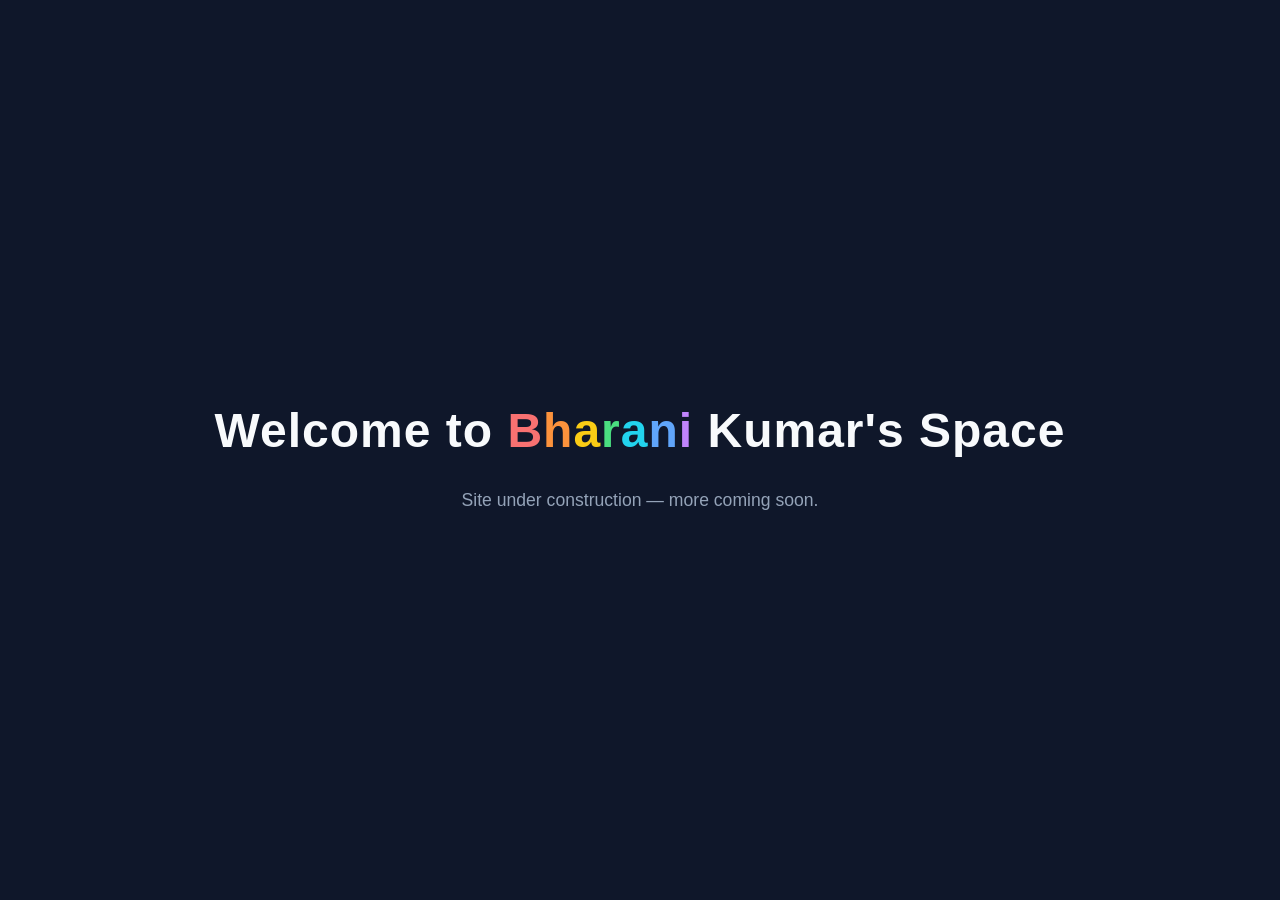
==== index.html @ ca037819 "Update website title to 'Bharani Kumar's Space'" ====
<!DOCTYPE html>
<html lang="en">
<head>
  <meta charset="UTF-8">
  <meta name="viewport" content="width=device-width, initial-scale=1.0">
  <title>Bharani Kumar Velakaturi</title>
  <style>
    body {
      margin: 0;
      height: 100vh;
      display: flex;
      align-items: center;
      justify-content: center;
      background: #0f172a;
      color: #f8fafc;
      font-family: 'Segoe UI', Arial, sans-serif;
      text-align: center;
    }
    h1 {
      font-size: 3rem;
      font-weight: 700;
      letter-spacing: 1px;
    }
    p {
      font-size: 1.1rem;
      color: #94a3b8;
      margin-top: 10px;
    }

    /* Each letter of "Bharani" gets its own color */
    .name span {
      display: inline-block;
    }
    .name span:nth-child(1) { color: #f87171; } /* B - red */
    .name span:nth-child(2) { color: #fb923c; } /* h - orange */
    .name span:nth-child(3) { color: #facc15; } /* a - yellow */
    .name span:nth-child(4) { color: #4ade80; } /* r - green */
    .name span:nth-child(5) { color: #22d3ee; } /* a - cyan */
    .name span:nth-child(6) { color: #60a5fa; } /* n - blue */
    .name span:nth-child(7) { color: #c084fc; } /* i - purple */
  </style>
</head>
<body>
  <div>
    <h1>Welcome to <span class="name"><span>B</span><span>h</span><span>a</span><span>r</span><span>a</span><span>n</span><span>i</span></span> Kumar's Space</h1>
    <p>Site under construction — more coming soon.</p>
  </div>
</body>
</html>
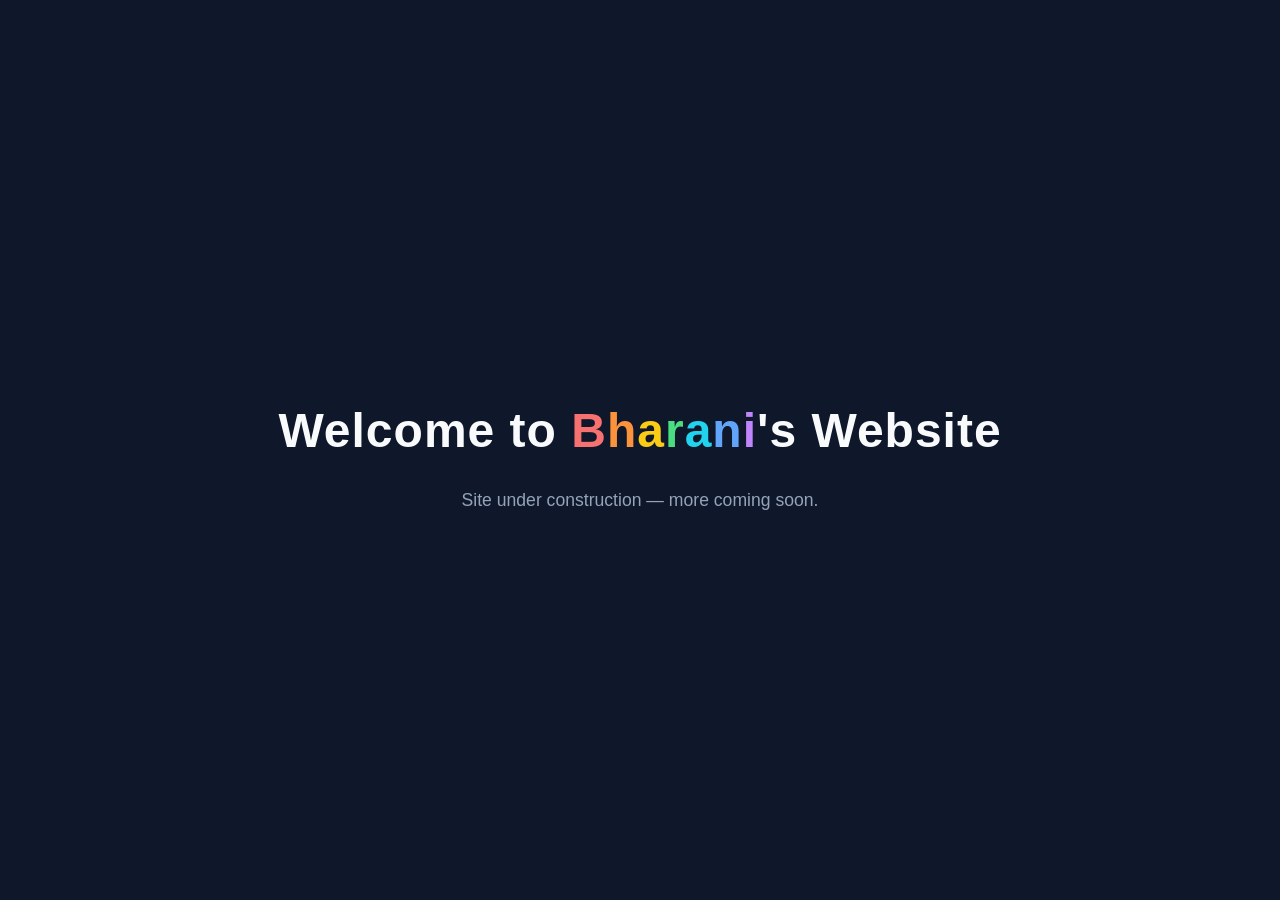
==== commit fe8867a4: "Add files via upload" ====
--- a/index.html
+++ b/index.html
@@ -4,45 +4,13 @@
   <meta charset="UTF-8">
   <meta name="viewport" content="width=device-width, initial-scale=1.0">
   <title>Bharani Kumar Velakaturi</title>
-  <style>
-    body {
-      margin: 0;
-      height: 100vh;
-      display: flex;
-      align-items: center;
-      justify-content: center;
-      background: #0f172a;
-      color: #f8fafc;
-      font-family: 'Segoe UI', Arial, sans-serif;
-      text-align: center;
-    }
-    h1 {
-      font-size: 3rem;
-      font-weight: 700;
-      letter-spacing: 1px;
-    }
-    p {
-      font-size: 1.1rem;
-      color: #94a3b8;
-      margin-top: 10px;
-    }
 
-    /* Each letter of "Bharani" gets its own color */
-    .name span {
-      display: inline-block;
-    }
-    .name span:nth-child(1) { color: #f87171; } /* B - red */
-    .name span:nth-child(2) { color: #fb923c; } /* h - orange */
-    .name span:nth-child(3) { color: #facc15; } /* a - yellow */
-    .name span:nth-child(4) { color: #4ade80; } /* r - green */
-    .name span:nth-child(5) { color: #22d3ee; } /* a - cyan */
-    .name span:nth-child(6) { color: #60a5fa; } /* n - blue */
-    .name span:nth-child(7) { color: #c084fc; } /* i - purple */
-  </style>
+  <!-- This line connects the CSS file to this page -->
+  <link rel="stylesheet" href="style.css">
 </head>
 <body>
   <div>
-    <h1>Welcome to <span class="name"><span>B</span><span>h</span><span>a</span><span>r</span><span>a</span><span>n</span><span>i</span></span> Kumar's Space</h1>
+    <h1>Welcome to <span class="name"><span>B</span><span>h</span><span>a</span><span>r</span><span>a</span><span>n</span><span>i</span></span>'s Website</h1>
     <p>Site under construction — more coming soon.</p>
   </div>
 </body>
--- a/style.css
+++ b/style.css
@@ -0,0 +1,54 @@
+/* ============================================
+   style.css — all the visual design lives here
+   ============================================ */
+
+/* This targets the <body> tag — the whole page */
+body {
+  margin: 0;
+  height: 100vh;
+  display: flex;
+  align-items: center;
+  justify-content: center;
+  background: #0f172a;
+  color: #f8fafc;
+  font-family: 'Segoe UI', Arial, sans-serif;
+  text-align: center;
+}
+
+/* The big heading */
+h1 {
+  font-size: 3rem;
+  font-weight: 700;
+  letter-spacing: 1px;
+}
+
+/* The subtitle text below the heading */
+p {
+  font-size: 1.1rem;
+  color: #94a3b8;
+  margin-top: 10px;
+}
+
+/* Each letter of "Bharani" gets its own color.
+   nth-child(1) = 1st letter, nth-child(2) = 2nd letter, etc. */
+.name span {
+  display: inline-block;
+}
+.name span:nth-child(1) { color: #f87171; } /* B - red */
+.name span:nth-child(2) { color: #fb923c; } /* h - orange */
+.name span:nth-child(3) { color: #facc15; } /* a - yellow */
+.name span:nth-child(4) { color: #4ade80; } /* r - green */
+.name span:nth-child(5) { color: #22d3ee; } /* a - cyan */
+.name span:nth-child(6) { color: #60a5fa; } /* n - blue */
+.name span:nth-child(7) { color: #c084fc; } /* i - purple */
+
+/* NEW: hover effect — letters grow slightly when you mouse over them.
+   Try changing the numbers below and see what happens! */
+.name span {
+  transition: transform 0.2s ease, text-shadow 0.2s ease;
+  cursor: default;
+}
+.name span:hover {
+  transform: translateY(-8px) scale(1.2);
+  text-shadow: 0 0 12px currentColor;
+}
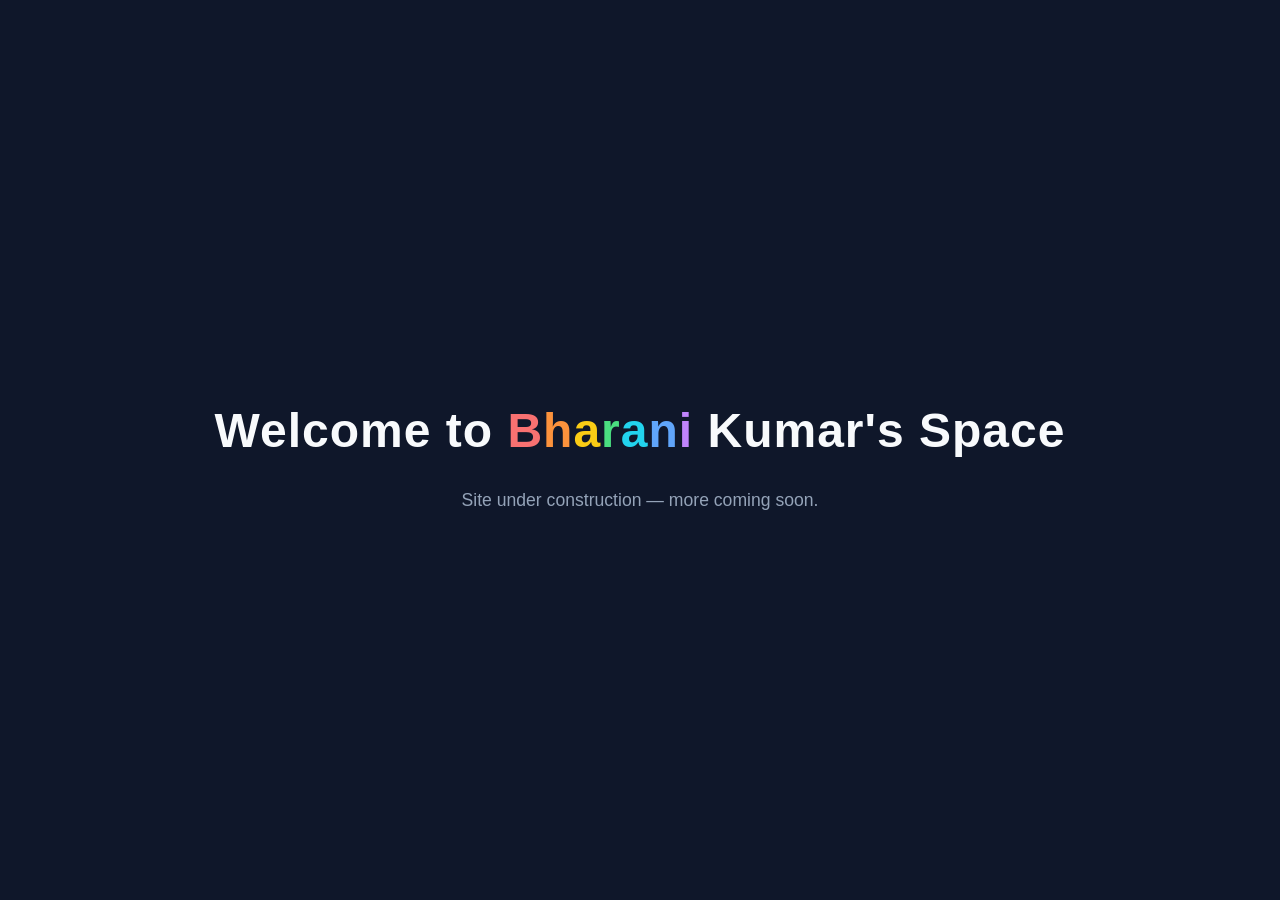
==== commit 284a2330: "Update website title to include 'Kumar's Space'" ====
--- a/index.html
+++ b/index.html
@@ -10,7 +10,7 @@
 </head>
 <body>
   <div>
-    <h1>Welcome to <span class="name"><span>B</span><span>h</span><span>a</span><span>r</span><span>a</span><span>n</span><span>i</span></span>'s Website</h1>
+    <h1>Welcome to <span class="name"><span>B</span><span>h</span><span>a</span><span>r</span><span>a</span><span>n</span><span>i</span></span> Kumar's Space</h1>
     <p>Site under construction — more coming soon.</p>
   </div>
 </body>
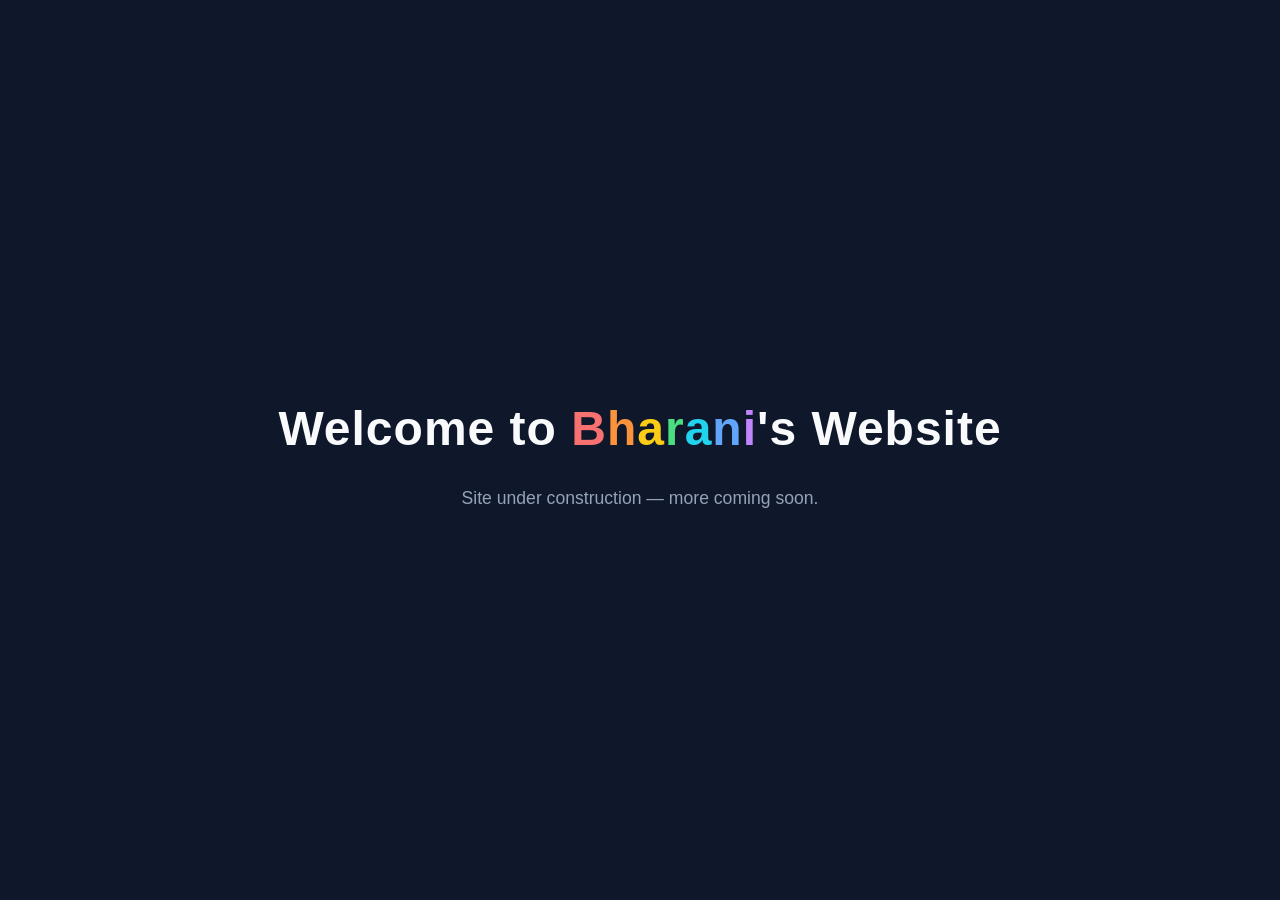
==== commit 7f2be406: "Update header text and add clock element" ====
--- a/index.html
+++ b/index.html
@@ -10,8 +10,14 @@
 </head>
 <body>
   <div>
-    <h1>Welcome to <span class="name"><span>B</span><span>h</span><span>a</span><span>r</span><span>a</span><span>n</span><span>i</span></span> Kumar's Space</h1>
+    <h1>Welcome to <span class="name"><span>B</span><span>h</span><span>a</span><span>r</span><span>a</span><span>n</span><span>i</span></span>'s Website</h1>
     <p>Site under construction — more coming soon.</p>
+
+    <!-- This empty element will be filled in by JavaScript -->
+    <p id="clock" style="font-size: 1.4rem; margin-top: 20px; letter-spacing: 2px;"></p>
   </div>
+
+  <!-- Load our JavaScript file at the bottom, after the HTML content -->
+  <script src="script.js"></script>
 </body>
 </html>
--- a/style.css
+++ b/style.css
@@ -52,3 +52,27 @@
   transform: translateY(-8px) scale(1.2);
   text-shadow: 0 0 12px currentColor;
 }
+
+/* ============================================
+   RESPONSIVE DESIGN — rules that only apply
+   when the screen is 600px wide or smaller
+   (i.e. most phones)
+   ============================================ */
+@media (max-width: 600px) {
+  h1 {
+    font-size: 1.8rem;       /* smaller than the 3rem used on desktop */
+    padding: 0 16px;         /* breathing room on the sides */
+    line-height: 1.4;
+  }
+  p {
+    font-size: 0.95rem;
+    padding: 0 16px;
+  }
+}
+
+/* Optional middle ground for tablets */
+@media (max-width: 900px) and (min-width: 601px) {
+  h1 {
+    font-size: 2.3rem;
+  }
+}
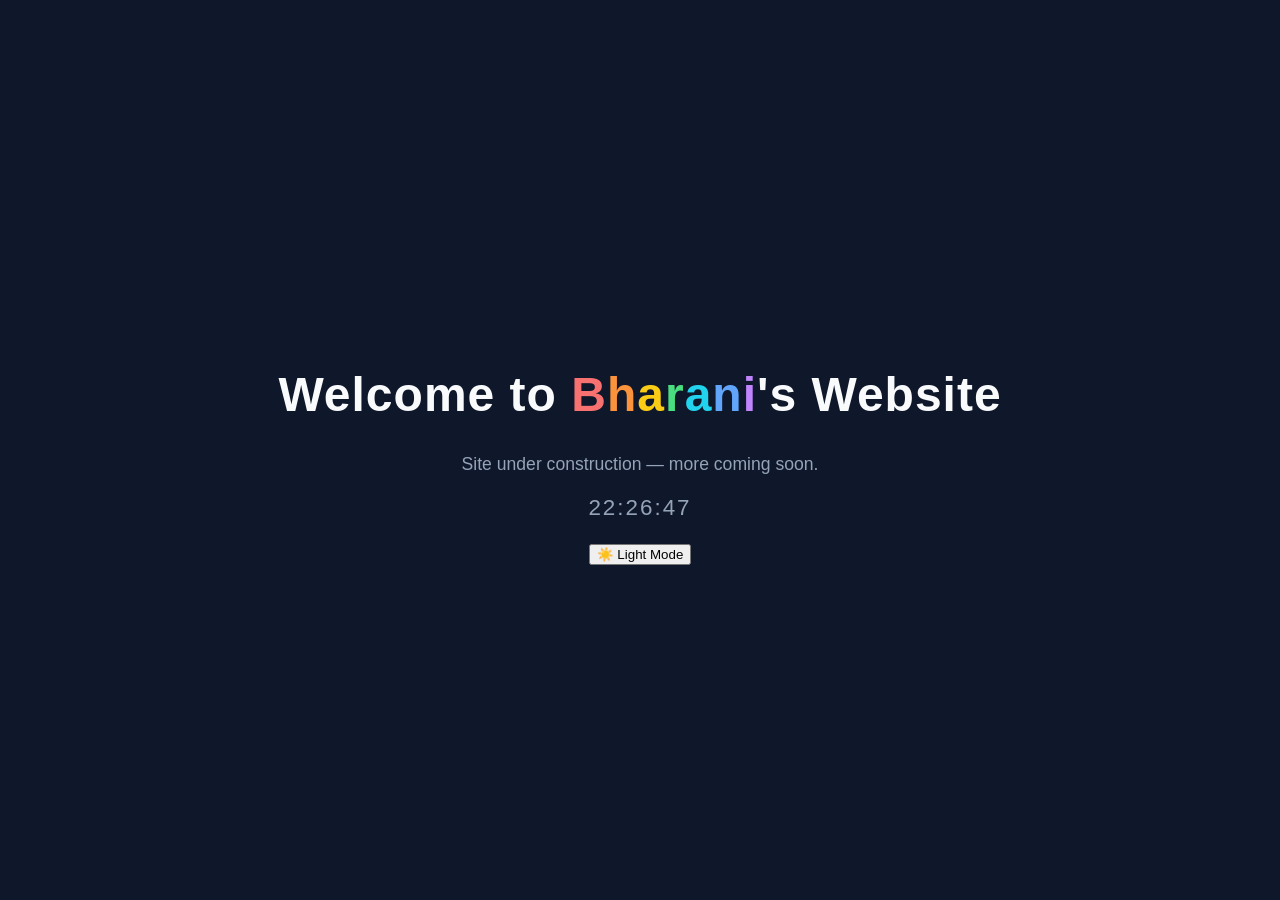
==== commit d6a7fac8: "Add theme toggle button to index.html" ====
--- a/index.html
+++ b/index.html
@@ -15,6 +15,9 @@
 
     <!-- This empty element will be filled in by JavaScript -->
     <p id="clock" style="font-size: 1.4rem; margin-top: 20px; letter-spacing: 2px;"></p>
+
+    <!-- Dark/Light mode toggle button -->
+    <button id="theme-toggle">☀️ Light Mode</button>
   </div>
 
   <!-- Load our JavaScript file at the bottom, after the HTML content -->
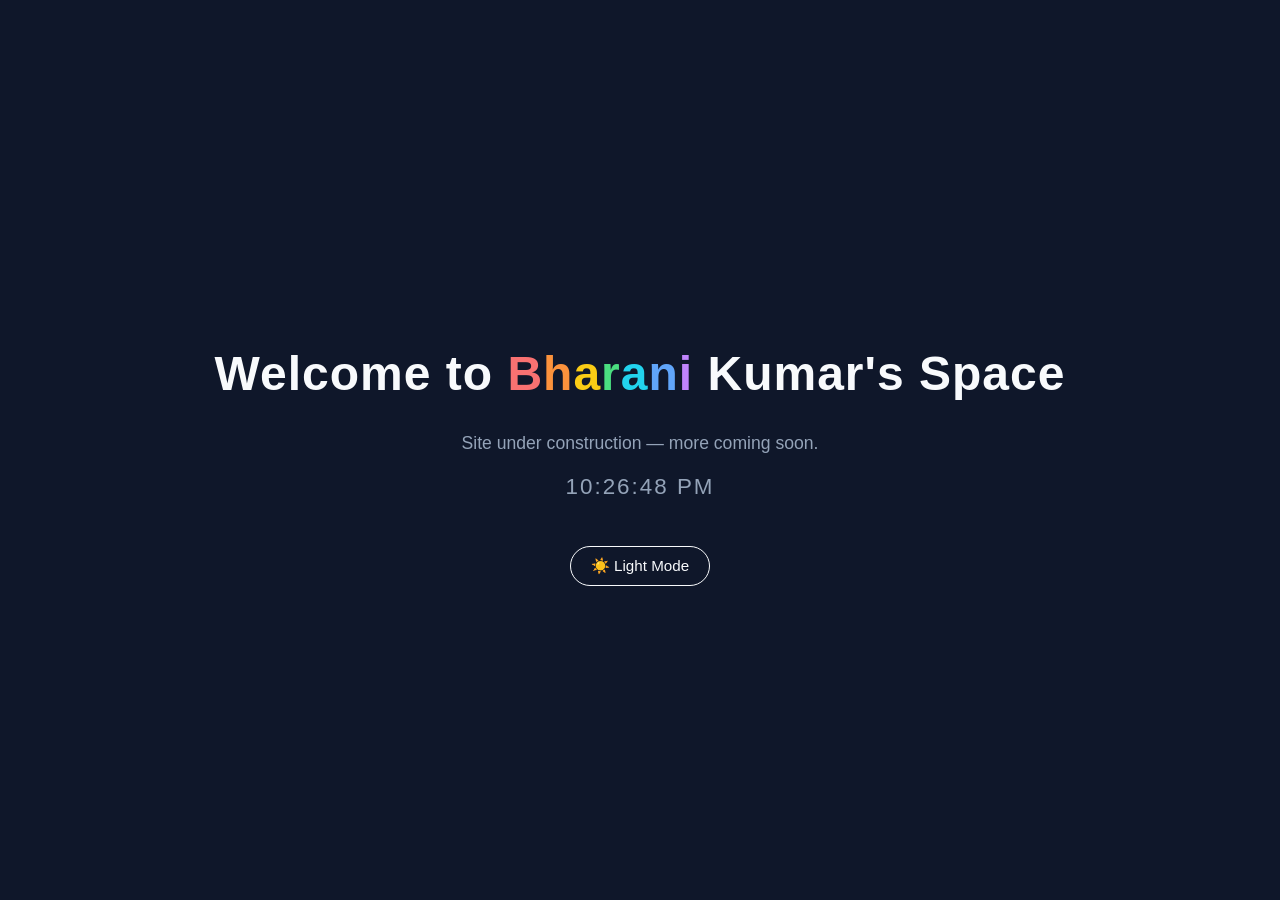
==== commit 293eb7ac: "Update website title to include 'Kumar's Space'" ====
--- a/index.html
+++ b/index.html
@@ -10,7 +10,7 @@
 </head>
 <body>
   <div>
-    <h1>Welcome to <span class="name"><span>B</span><span>h</span><span>a</span><span>r</span><span>a</span><span>n</span><span>i</span></span>'s Website</h1>
+    <h1>Welcome to <span class="name"><span>B</span><span>h</span><span>a</span><span>r</span><span>a</span><span>n</span><span>i</span></span> Kumar's Space</h1>
     <p>Site under construction — more coming soon.</p>
 
     <!-- This empty element will be filled in by JavaScript -->
--- a/style.css
+++ b/style.css
@@ -76,3 +76,31 @@
     font-size: 2.3rem;
   }
 }
+
+/* ============================================
+   LIGHT MODE — applied when JS adds
+   class="light-mode" to <body>
+   ============================================ */
+body.light-mode {
+  background: #f8fafc;
+  color: #0f172a;
+}
+body.light-mode p {
+  color: #475569;
+}
+
+/* The toggle button itself */
+#theme-toggle {
+  margin-top: 24px;
+  padding: 10px 20px;
+  font-size: 0.95rem;
+  border: 1px solid currentColor;
+  border-radius: 999px;
+  background: transparent;
+  color: inherit;
+  cursor: pointer;
+  transition: background 0.2s ease;
+}
+#theme-toggle:hover {
+  background: rgba(148, 163, 184, 0.15);
+}
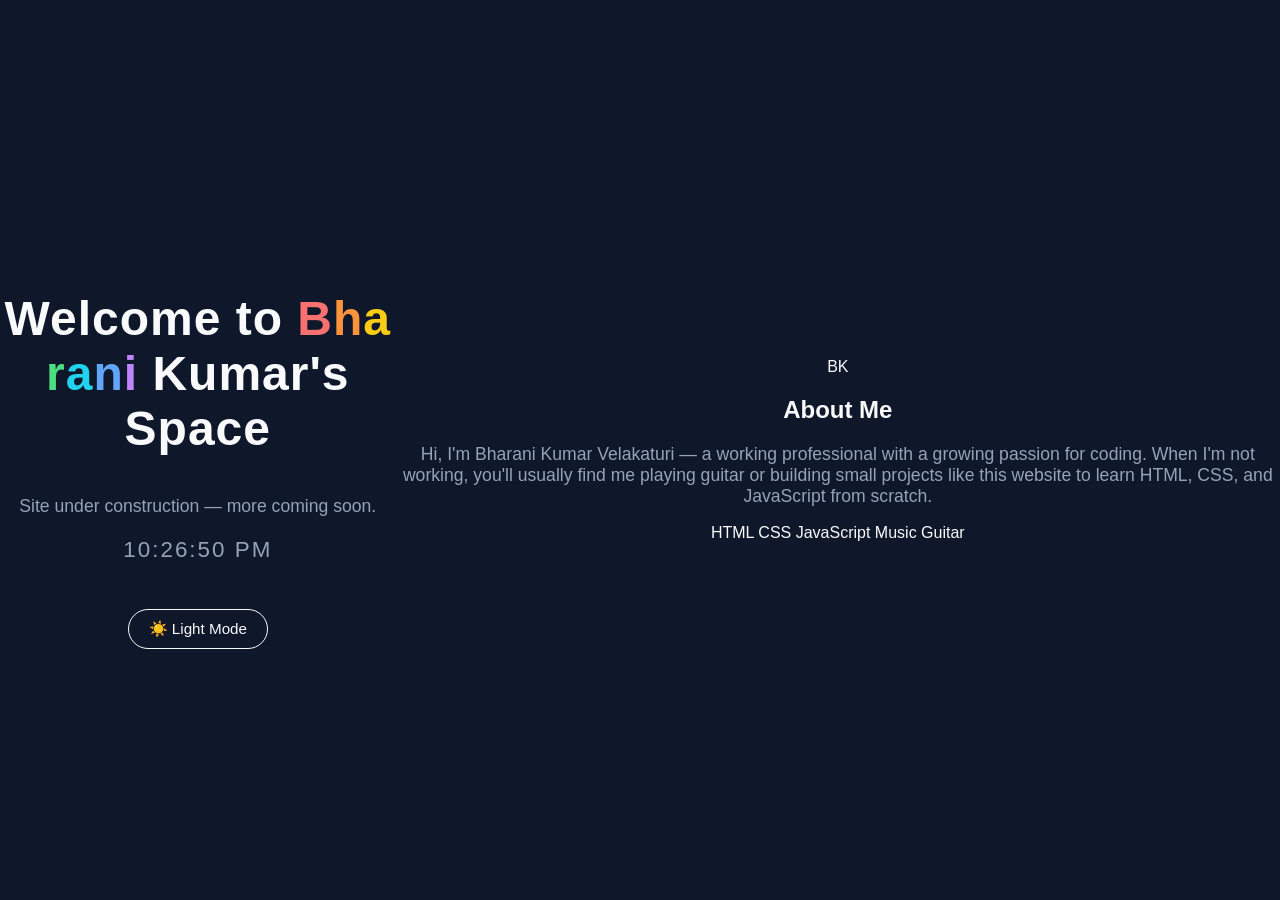
==== commit 3bc37864: "Add About Me section and update hero section" ====
--- a/index.html
+++ b/index.html
@@ -9,7 +9,8 @@
   <link rel="stylesheet" href="style.css">
 </head>
 <body>
-  <div>
+  <!-- HERO: the big welcome section you already had -->
+  <section class="hero">
     <h1>Welcome to <span class="name"><span>B</span><span>h</span><span>a</span><span>r</span><span>a</span><span>n</span><span>i</span></span> Kumar's Space</h1>
     <p>Site under construction — more coming soon.</p>
 
@@ -18,7 +19,30 @@
 
     <!-- Dark/Light mode toggle button -->
     <button id="theme-toggle">☀️ Light Mode</button>
-  </div>
+  </section>
+
+  <!-- ABOUT ME: new section below the hero -->
+  <section class="about" id="about">
+    <div class="about-photo">BK</div>
+
+    <div class="about-content">
+      <h2>About Me</h2>
+      <p class="about-bio">
+        Hi, I'm Bharani Kumar Velakaturi — a working professional with a
+        growing passion for coding. When I'm not working, you'll usually
+        find me playing guitar or building small projects like this website
+        to learn HTML, CSS, and JavaScript from scratch.
+      </p>
+
+      <div class="skills">
+        <span class="skill-tag">HTML</span>
+        <span class="skill-tag">CSS</span>
+        <span class="skill-tag">JavaScript</span>
+        <span class="skill-tag">Music</span>
+        <span class="skill-tag">Guitar</span>
+      </div>
+    </div>
+  </section>
 
   <!-- Load our JavaScript file at the bottom, after the HTML content -->
   <script src="script.js"></script>
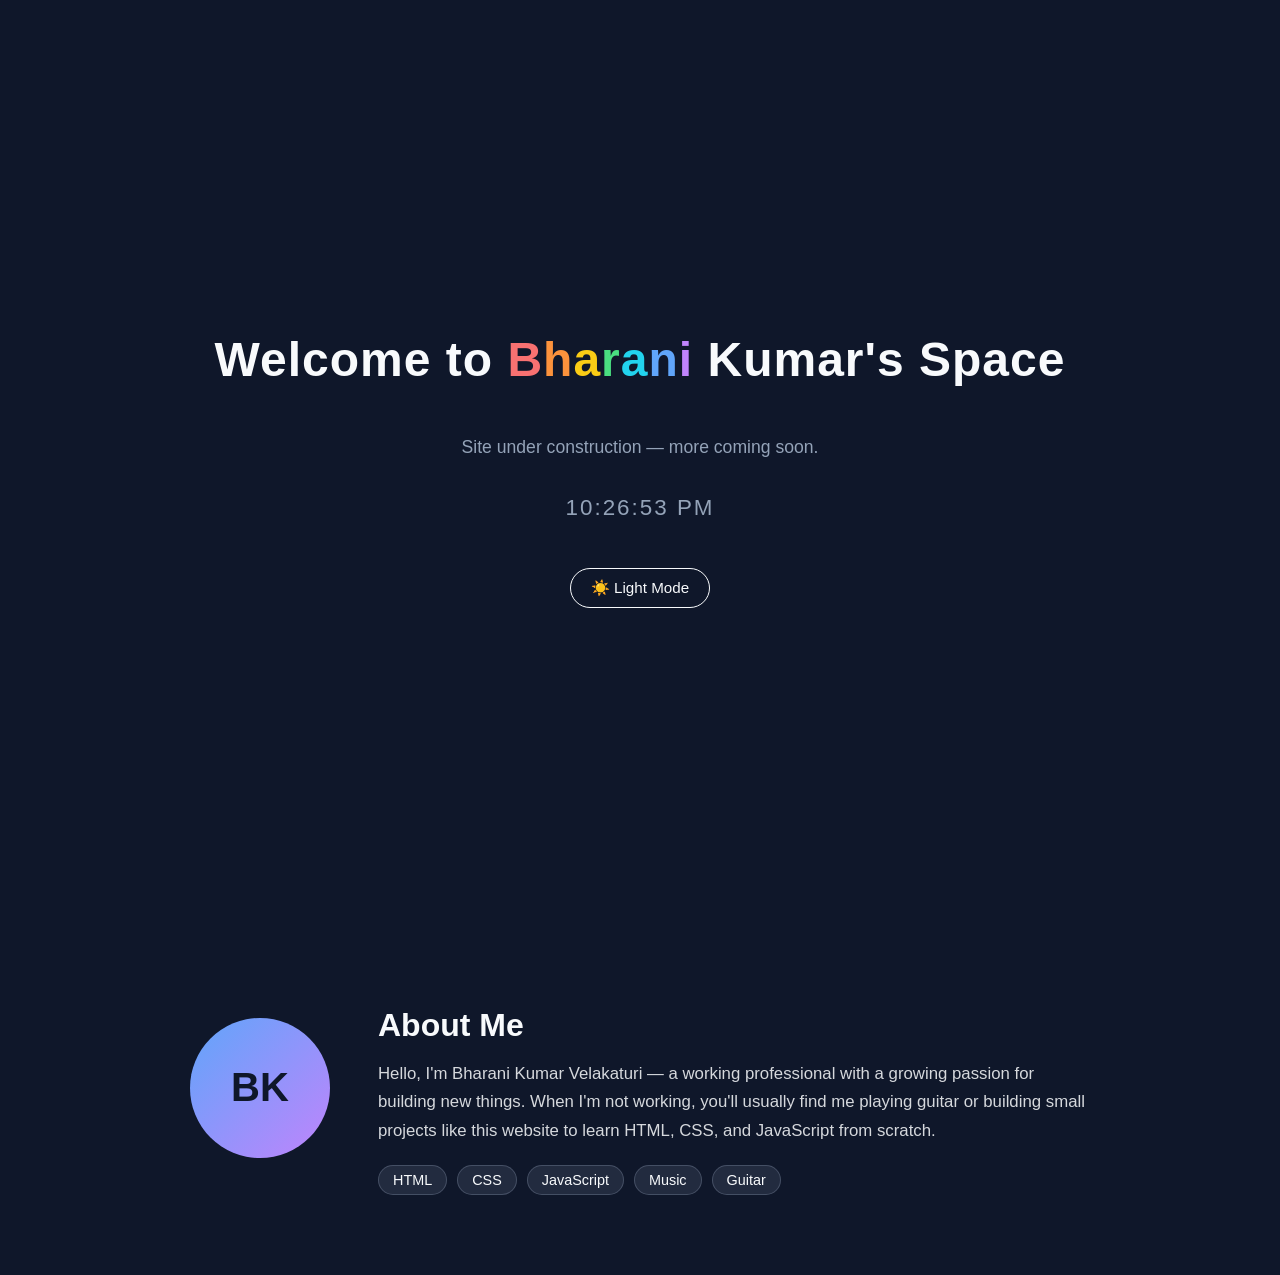
==== commit c17dc87a: "Revise bio introduction in index.html Updated introduction text in the about section." ====
--- a/index.html
+++ b/index.html
@@ -28,8 +28,8 @@
     <div class="about-content">
       <h2>About Me</h2>
       <p class="about-bio">
-        Hi, I'm Bharani Kumar Velakaturi — a working professional with a
-        growing passion for coding. When I'm not working, you'll usually
+        Hello, I'm Bharani Kumar Velakaturi — a working professional with a
+        growing passion for building new things. When I'm not working, you'll usually
         find me playing guitar or building small projects like this website
         to learn HTML, CSS, and JavaScript from scratch.
       </p>
--- a/style.css
+++ b/style.css
@@ -5,14 +5,20 @@
 /* This targets the <body> tag — the whole page */
 body {
   margin: 0;
-  height: 100vh;
-  display: flex;
-  align-items: center;
-  justify-content: center;
   background: #0f172a;
   color: #f8fafc;
   font-family: 'Segoe UI', Arial, sans-serif;
   text-align: center;
+}
+
+/* The hero (welcome) section now handles the full-screen centering
+   that used to be on <body> */
+.hero {
+  min-height: 100vh;
+  display: flex;
+  flex-direction: column;
+  align-items: center;
+  justify-content: center;
 }
 
 /* The big heading */
@@ -104,3 +110,74 @@
 #theme-toggle:hover {
   background: rgba(148, 163, 184, 0.15);
 }
+
+/* ============================================
+   ABOUT ME SECTION
+   ============================================ */
+.about {
+  display: flex;
+  align-items: center;
+  justify-content: center;
+  gap: 48px;
+  max-width: 900px;
+  margin: 0 auto;
+  padding: 80px 24px;
+  text-align: left;
+}
+
+/* Circular "photo" placeholder with your initials */
+.about-photo {
+  flex-shrink: 0;
+  width: 140px;
+  height: 140px;
+  border-radius: 50%;
+  background: linear-gradient(135deg, #60a5fa, #c084fc);
+  display: flex;
+  align-items: center;
+  justify-content: center;
+  font-size: 2.5rem;
+  font-weight: 700;
+  color: #0f172a;
+}
+
+.about-content h2 {
+  font-size: 2rem;
+  margin-bottom: 16px;
+}
+
+.about-bio {
+  font-size: 1.05rem;
+  line-height: 1.7;
+  color: inherit;
+  opacity: 0.85;
+  margin-bottom: 20px;
+}
+body.light-mode .about-bio {
+  color: #334155;
+}
+
+/* Skill tags — small rounded pills */
+.skills {
+  display: flex;
+  flex-wrap: wrap;
+  gap: 10px;
+}
+.skill-tag {
+  background: rgba(148, 163, 184, 0.15);
+  border: 1px solid rgba(148, 163, 184, 0.3);
+  padding: 6px 14px;
+  border-radius: 999px;
+  font-size: 0.9rem;
+}
+
+/* On small screens, stack the photo above the text instead of side-by-side */
+@media (max-width: 700px) {
+  .about {
+    flex-direction: column;
+    text-align: center;
+    padding: 60px 24px;
+  }
+  .skills {
+    justify-content: center;
+  }
+}
